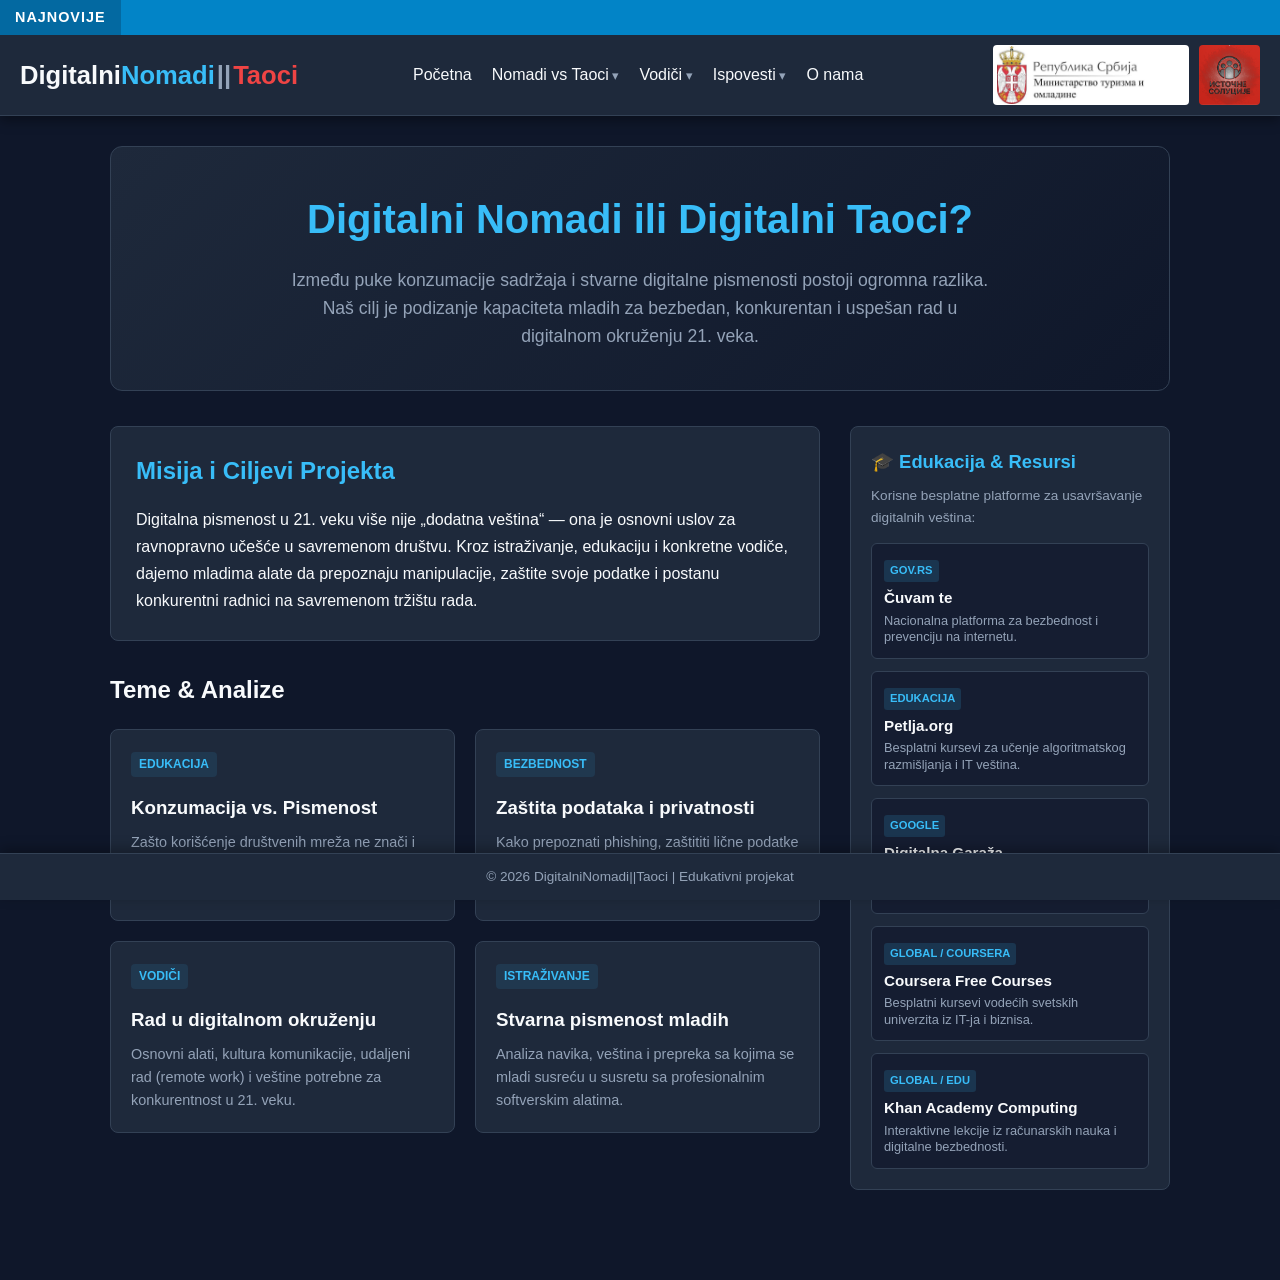
==== index.html @ 20b8fb05 "Add files via upload" ====
﻿<!DOCTYPE html>
<html lang="sr">
<head>
    <meta charset="UTF-8">
    <meta name="viewport" content="width=device-width, initial-scale=1.0">
    <title>Digitalni Nomadi || Taoci | Edukacija i Digitalna Pismenost Mladih</title>
    <link rel="stylesheet" href="stilovi.css">
</head>
<body>

    <!-- HEADER & TICKER (Učitava layout.js) -->
    <div id="header-container"></div>

    <!-- GLAVNI SADRŽAJ -->
    <div class="container">

        <!-- HERO SEKCIJA -->
        <section class="hero">
            <h1>Digitalni Nomadi ili Digitalni Taoci?</h1>
            <p>
                Između puke konzumacije sadržaja i stvarne digitalne pismenosti postoji ogromna razlika.
                Naš cilj je podizanje kapaciteta mladih za bezbedan, konkurentan i uspešan rad u digitalnom okruženju 21. veka.
            </p>
        </section>

        <!-- RASPORED SA DVEMA KOLONAMA -->
        <div class="main-content-layout" style="display: flex; gap: 30px; align-items: flex-start; flex-wrap: wrap;">

            <!-- LEVA KOLONA: Vaši članci i o projektu -->
            <main class="left-column" style="flex: 1 1 600px;">

                <!-- O PROJEKTU (Kratak pregled misije) -->
                <section class="about-summary" style="margin-bottom: 30px; background: var(--card-bg, #1e293b); padding: 25px; border-radius: 8px; border: 1px solid var(--border-color, #333);">
                    <h2 style="color: var(--accent-color, #38bdf8); margin-bottom: 15px;">Misija i Ciljevi Projekta</h2>
                    <p style="line-height: 1.7; color: var(--text-color, #e2e8f0);">
                        Digitalna pismenost u 21. veku više nije „dodatna veština“ — ona je osnovni uslov za ravnopravno učešće u savremenom društvu.
                        Kroz istraživanje, edukaciju i konkretne vodiče, dajemo mladima alate da prepoznaju manipulacije, zaštite svoje podatke i postanu konkurentni radnici na savremenom tržištu rada.
                    </p>
                </section>

                <h2 style="margin-bottom: 20px;">Teme & Analize</h2>

                <!-- GRID SA TEMAMA -->
                <div class="grid">

                    <div class="card">
                        <span class="tag">Edukacija</span>
                        <h3><a href="konzumacija-vs-pismenost.html">Konzumacija vs. Pismenost</a></h3>
                        <p>Zašto korišćenje društvenih mreža ne znači i poznavanje radnog okruženja? Razbijamo mit o „digitalnim urođenicima“.</p>
                    </div>

                    <div class="card">
                        <span class="tag">Bezbednost</span>
                        <h3><a href="zastita-podataka.html">Zaštita podataka i privatnosti</a></h3>
                        <p>Kako prepoznati phishing, zaštititi lične podatke i sigurno navigirati kroz digitalni prostor bezbedno i pametno.</p>
                    </div>

                    <div class="card">
                        <span class="tag">Vodiči</span>
                        <h3><a href="rad-u-digitalnom-okruzenju.html">Rad u digitalnom okruženju</a></h3>
                        <p>Osnovni alati, kultura komunikacije, udaljeni rad (remote work) i veštine potrebne za konkurentnost u 21. veku.</p>
                    </div>

                    <div class="card">
                        <span class="tag">Istraživanje</span>
                        <h3><a href="stvarna-pismenost-istrazivanje.html">Stvarna pismenost mladih</a></h3>
                        <p>Analiza navika, veština i prepreka sa kojima se mladi susreću u susretu sa profesionalnim softverskim alatima.</p>
                    </div>

                </div>

            </main>

            <!-- DESNA KOLONA: Eksterni edukativni linkovi (Sidebar) -->
            <aside class="right-sidebar" style="flex: 0 1 320px; position: sticky; top: 90px;">
                <div class="sidebar-box" style="background-color: var(--card-bg, #1e293b); border: 1px solid var(--border-color, #334155); border-radius: 8px; padding: 20px;">
                    <h3 style="font-size: 1.15rem; color: var(--accent-color, #38bdf8); margin-bottom: 8px;">🎓 Edukacija & Resursi</h3>
                    <p style="font-size: 0.85rem; color: var(--muted-text, #94a3b8); margin-bottom: 15px;">Korisne besplatne platforme za usavršavanje digitalnih veština:</p>

                    <ul style="list-style: none; padding: 0; margin: 0; display: flex; flex-direction: column; gap: 12px;">
                        <li>
                            <a href="https://cuvamte.gov.rs/" target="_blank" rel="noopener noreferrer" style="display: block; background-color: rgba(15, 23, 42, 0.6); border: 1px solid var(--border-color, #334155); border-radius: 6px; padding: 12px; text-decoration: none; color: var(--text-color, #fff);">
                                <span style="display: inline-block; background-color: rgba(56, 189, 248, 0.15); color: var(--accent-color, #38bdf8); font-size: 0.7rem; font-weight: bold; padding: 2px 6px; border-radius: 3px; margin-bottom: 4px; text-transform: uppercase;">Gov.rs</span>
                                <strong style="display: block; font-size: 0.95rem;">Čuvam te</strong>
                                <small style="display: block; font-size: 0.8rem; color: var(--muted-text, #94a3b8); margin-top: 2px; line-height: 1.3;">Nacionalna platforma za bezbednost i prevenciju na internetu.</small>
                            </a>
                        </li>
                        <li>
                            <a href="https://petlja.org/" target="_blank" rel="noopener noreferrer" style="display: block; background-color: rgba(15, 23, 42, 0.6); border: 1px solid var(--border-color, #334155); border-radius: 6px; padding: 12px; text-decoration: none; color: var(--text-color, #fff);">
                                <span style="display: inline-block; background-color: rgba(56, 189, 248, 0.15); color: var(--accent-color, #38bdf8); font-size: 0.7rem; font-weight: bold; padding: 2px 6px; border-radius: 3px; margin-bottom: 4px; text-transform: uppercase;">Edukacija</span>
                                <strong style="display: block; font-size: 0.95rem;">Petlja.org</strong>
                                <small style="display: block; font-size: 0.8rem; color: var(--muted-text, #94a3b8); margin-top: 2px; line-height: 1.3;">Besplatni kursevi za učenje algoritmatskog razmišljanja i IT veština.</small>
                            </a>
                        </li>
                        <li>
                            <a href="https://grow.google/intl/sr" target="_blank" rel="noopener noreferrer" style="display: block; background-color: rgba(15, 23, 42, 0.6); border: 1px solid var(--border-color, #334155); border-radius: 6px; padding: 12px; text-decoration: none; color: var(--text-color, #fff);">
                                <span style="display: inline-block; background-color: rgba(56, 189, 248, 0.15); color: var(--accent-color, #38bdf8); font-size: 0.7rem; font-weight: bold; padding: 2px 6px; border-radius: 3px; margin-bottom: 4px; text-transform: uppercase;">Google</span>
                                <strong style="display: block; font-size: 0.95rem;">Digitalna Garaža</strong>
                                <small style="display: block; font-size: 0.8rem; color: var(--muted-text, #94a3b8); margin-top: 2px; line-height: 1.3;">Besplatni Google kursevi digitalne pismenosti i karijernog razvoja.</small>
                            </a>
                        </li>
                        <li>
                            <a href="https://www.coursera.org/courses?query=free" target="_blank" rel="noopener noreferrer" style="display: block; background-color: rgba(15, 23, 42, 0.6); border: 1px solid var(--border-color, #334155); border-radius: 6px; padding: 12px; text-decoration: none; color: var(--text-color, #fff);">
                                <span style="display: inline-block; background-color: rgba(56, 189, 248, 0.15); color: var(--accent-color, #38bdf8); font-size: 0.7rem; font-weight: bold; padding: 2px 6px; border-radius: 3px; margin-bottom: 4px; text-transform: uppercase;">Global / Coursera</span>
                                <strong style="display: block; font-size: 0.95rem;">Coursera Free Courses</strong>
                                <small style="display: block; font-size: 0.8rem; color: var(--muted-text, #94a3b8); margin-top: 2px; line-height: 1.3;">Besplatni kursevi vodećih svetskih univerzita iz IT-ja i biznisa.</small>
                            </a>
                        </li>
                        <li>
                            <a href="https://www.khanacademy.org/computing" target="_blank" rel="noopener noreferrer" style="display: block; background-color: rgba(15, 23, 42, 0.6); border: 1px solid var(--border-color, #334155); border-radius: 6px; padding: 12px; text-decoration: none; color: var(--text-color, #fff);">
                                <span style="display: inline-block; background-color: rgba(56, 189, 248, 0.15); color: var(--accent-color, #38bdf8); font-size: 0.7rem; font-weight: bold; padding: 2px 6px; border-radius: 3px; margin-bottom: 4px; text-transform: uppercase;">Global / Edu</span>
                                <strong style="display: block; font-size: 0.95rem;">Khan Academy Computing</strong>
                                <small style="display: block; font-size: 0.8rem; color: var(--muted-text, #94a3b8); margin-top: 2px; line-height: 1.3;">Interaktivne lekcije iz računarskih nauka i digitalne bezbednosti.</small>
                            </a>
                        </li>
                    </ul>
                </div>
            </aside>

        </div>

    </div>

    <!-- FOOTER (Učitava layout.js) -->
    <div id="footer-container"></div>

    <!-- POZIV SKRIPTE -->
    <script src="layout.js"></script>

</body>
</html>
---- stilovi.css ----
﻿:root {
    --bg-color: #0f172a;
    --card-bg: #1e293b;
    --text-color: #f8fafc;
    --accent-color: #38bdf8;
    --danger-color: #ef4444;
    --muted-text: #94a3b8;
    --border-color: #334155;
}

* {
    box-sizing: border-box;
    margin: 0;
    padding: 0;
    font-family: 'Segoe UI', Tahoma, Geneva, Verdana, sans-serif;
}

body {
    background-color: var(--bg-color);
    color: var(--text-color);
    line-height: 1.6;
}

/* 1. SKROLER VESTI (TICKER) */
.news-ticker {
    background-color: #0284c7;
    color: #ffffff;
    display: flex;
    align-items: center;
    font-size: 0.9rem;
    height: 35px;
    overflow: hidden;
}

.ticker-title {
    background-color: #0369a1;
    padding: 0 15px;
    height: 100%;
    display: flex;
    align-items: center;
    font-weight: bold;
    text-transform: uppercase;
    white-space: nowrap;
    letter-spacing: 1px;
}

.ticker-text-wrapper {
    overflow: hidden;
    white-space: nowrap;
    width: 100%;
}

.ticker-text {
    display: inline-block;
    padding-left: 100%;
    animation: ticker 25s linear infinite;
}

    .ticker-text a {
        color: white;
        text-decoration: none;
        margin-right: 50px;
    }

        .ticker-text a:hover {
            text-decoration: underline;
        }

@keyframes ticker {
    0% {
        transform: translate(0, 0);
    }

    100% {
        transform: translate(-100%, 0);
    }
}

/* 2. GLAVNI HEADER I LOGO */
header {
    background-color: var(--card-bg);
    border-bottom: 1px solid var(--border-color);
    position: sticky;
    top: 0;
    z-index: 1000;
}

.nav-container {
    width=100%;
    max-width: 1300px;
    margin: 0 auto;
    display: flex;
    justify-content: space-between;
    align-items: center;
    padding: 15px 20px;
}

.logo {
    font-size: 1.6rem;
    font-weight: bold;
    color: var(--text-color);
    text-decoration: none;
}

    .logo .nomadi {
        color: #38bdf8;
    }

    .logo .separator {
        color: var(--muted-text);
        margin: 0 2px;
    }

    .logo .taoci {
        color: var(--danger-color);
    }

nav ul {
    display: flex;
    list-style: none;
    gap: 20px;
}

nav a {
    color: var(--text-color);
    text-decoration: none;
    font-weight: 500;
    transition: color 0.2s;
}

    nav a:hover, nav a.active {
        color: var(--accent-color);
    }

/* 3. DROPDOWN MENI */
.dropdown {
    position: relative;
}

    .dropdown > a {
        display: inline-block;
        padding-bottom: 15px;
        margin-bottom: -15px;
    }

        .dropdown > a::after {
            content: " ▾";
            font-size: 0.8rem;
            color: var(--muted-text);
        }

.dropdown-menu {
    display: none;
    position: absolute;
    top: 100%;
    left: 0;
    background-color: var(--card-bg);
    min-width: 200px;
    box-shadow: 0 10px 25px rgba(0,0,0,0.5);
    border-radius: 0 0 8px 8px;
    border: 1px solid var(--border-color);
    list-style: none;
    padding: 8px 0;
    margin: 0;
    z-index: 1000;
    flex-direction: column;
    gap: 0;
}

    .dropdown-menu li {
        width: 100%;
    }

        .dropdown-menu li a {
            padding: 10px 20px;
            display: block;
            white-space: nowrap;
            font-size: 0.95rem;
            color: var(--text-color);
        }

            .dropdown-menu li a:hover {
                background-color: rgba(56, 189, 248, 0.15);
                color: var(--accent-color);
            }

.dropdown:hover .dropdown-menu {
    display: flex;
}

/* 4. STRUKTURA SADRŽAJA & GRID (SLIKA 2 LOOK) */
.container {
    max-width: 1100px;
    margin: 30px auto;
    padding: 0 20px;
}

.hero {
    background: linear-gradient(135deg, #1e293b 0%, #0f172a 100%);
    padding: 40px;
    border-radius: 12px;
    border: 1px solid var(--border-color);
    margin-bottom: 35px;
    text-align: center;
}

    .hero h1 {
        font-size: 2.5rem;
        color: var(--accent-color);
        margin-bottom: 15px;
    }

    .hero p {
        color: var(--muted-text);
        font-size: 1.1rem;
        max-width: 700px;
        margin: 0 auto;
    }

.grid {
    display: flex;
    flex-wrap: wrap;
    gap: 20px;
    margin-top: 20px;
}

.card {
    background-color: var(--card-bg);
    border: 1px solid var(--border-color);
    border-radius: 8px;
    padding: 20px;
    flex: 1 1 300px;
    transition: transform 0.2s;
}

    .card:hover {
        transform: translateY(-4px);
    }

    .card span.tag, .tag {
        display: inline-block;
        background-color: rgba(56, 189, 248, 0.1);
        color: var(--accent-color);
        padding: 3px 8px;
        font-size: 0.75rem;
        border-radius: 4px;
        text-transform: uppercase;
        font-weight: bold;
        margin-bottom: 8px;
    }

    .card h3 {
        margin: 8px 0;
        color: var(--text-color);
    }

    .card p {
        color: var(--muted-text);
        font-size: 0.9rem;
    }

/* 5. STILOVI ZA STRANICU ČLANKA (BANSKO) */
.article-container {
    max-width: 800px;
    margin: 40px auto;
    padding: 0 20px;
}

.article-header {
    margin-bottom: 30px;
    border-bottom: 1px solid var(--border-color);
    padding-bottom: 20px;
}

.article-title {
    font-size: 2.2rem;
    color: var(--text-color);
    margin: 15px 0;
}

.article-meta {
    color: var(--muted-text);
    font-size: 0.9rem;
}

.article-body p {
    margin-bottom: 20px;
    font-size: 1.1rem;
    color: #cbd5e1;
}

.article-body h2 {
    color: var(--accent-color);
    margin: 30px 0 15px;
}

.quote-box {
    background-color: var(--card-bg);
    border-left: 4px solid var(--danger-color);
    padding: 20px;
    margin: 25px 0;
    border-radius: 0 8px 8px 0;
    font-style: italic;
}

.back-btn {
    display: inline-block;
    margin-top: 30px;
    color: var(--accent-color);
    text-decoration: none;
    font-weight: bold;
}

    .back-btn:hover {
        text-decoration: underline;
    }

footer {
    text-align: center;
    padding: 30px;
    color: var(--muted-text);
    border-top: 1px solid var(--border-color);
    margin-top: 50px;
}
/* --- FOOTER LOGOI --- */
.footer-partners {
    margin-bottom: 20px;
    padding-bottom: 20px;
    border-bottom: 1px solid var(--border-color, #333);
}

.partners-title {
    font-size: 0.85rem;
    color: var(--muted-text, #aaa);
    text-transform: uppercase;
    letter-spacing: 1px;
    margin-bottom: 15px;
}

.partner-logos {
    display: flex;
    justify-content: center;
    align-items: center;
    gap: 25px;
    flex-wrap: wrap;
}

.logo-box {
    height: 100px; /* Podesi visinu po želji (npr. 70px do 90px) */
    display: flex;
    align-items: center;
    justify-content: center;
    border-radius: 6px;
    overflow: hidden;
    padding: 5px 10px;
}

    .logo-box.white-bg {
        background-color: #ffffff;
    }

    /* Ključni deo: tera <a> tag i <img> unutar logo-boxa da poštuju visinu roditelja */
    .logo-box a {
        display: flex;
        align-items: center;
        justify-content: center;
        height: 100%;
        width: 100%;
    }

    .logo-box img {
        max-height: 100%;
        max-width: 100%;
        width: auto;
        height: auto;
        object-fit: contain;
    }
.card a {
    color: inherit; /* Preuzima boju roditelja (belu boju naslova) */
    text-decoration: none; /* Uklanja podvučenu liniju */
    display: block; /* Omogućava da ceo naslov/blok bude klikabilan */
}
footer {
    position: fixed;
    bottom: 0;
    left: 0;
    width: 100%;
    z-index: 999;
    background-color: var(--card-bg, #1e293b); /* Osigurava da je pozadina neprovidna pri skrolovanju teksta ispod */
    border-top: 1px solid var(--border-color, #334155);
    box-shadow: 0 -4px 12px rgba(0, 0, 0, 0.3);
}
body {
    padding-bottom: 250px; /* Prilagodi visini footera ako je potrebno */
}
/* Fiksirani Header na vrhu ekrana */
#header-container {
    position: sticky;
    top: 0;
    z-index: 1000; /* Osigurava da je iznad teksta i slika pri skrolovanju */
    background-color: var(--bg-color, #0f172a); /* Neprovidna pozadina da se tekst ne providi iza */
    box-shadow: 0 4px 12px rgba(0, 0, 0, 0.4); /* Blaga senka na dnu zaglavlja */
}
/* Sređivanje kontejnera u zaglavlju */
.nav-container {
    display: flex;
    align-items: center;
    justify-content: space-between;
    padding: 10px 20px;
    gap: 20px
}

/* Logotipi u zaglavlju levo od naslova */
.header-partner-logos {
    display: flex;
    align-items: center;
    gap: 10px;
    margin-left: 15px;
    
}

.logo-box-hdr {
    height: 60px;
    display: flex;
    align-items: center;
    justify-content: center;
    border-radius: 4px;
    overflow: hidden;
}

    .logo-box-hdr.white-bg {
        background-color: #ffffff;
        padding: 1px 4px;
    }

    .logo-box-hdr img {
        height: 100%;
        width: auto;
        object-fit: contain;
    }

/* Smanjivanje prostora za footer jer je sad tanak */
footer {
    position: fixed;
    bottom: 0;
    left: 0;
    width: 100%;
    z-index: 999;
    background-color: var(--card-bg, #1e293b);
    border-top: 1px solid var(--border-color, #334155);
    padding: 12px 0;
    text-align: center;
}

    footer p {
        margin: 0;
        font-size: 0.85rem;
        color: var(--muted-text, #94a3b8);
    }

/* Prilagođavanje paddinga na dnu pošto je footer sad visine samo ~40px */
body {
    padding-bottom: 60px;
}
a.logo {
    margin-right: 0px; /* Blagi razmak od navigacionog menija */
    white-space: nowrap;
}
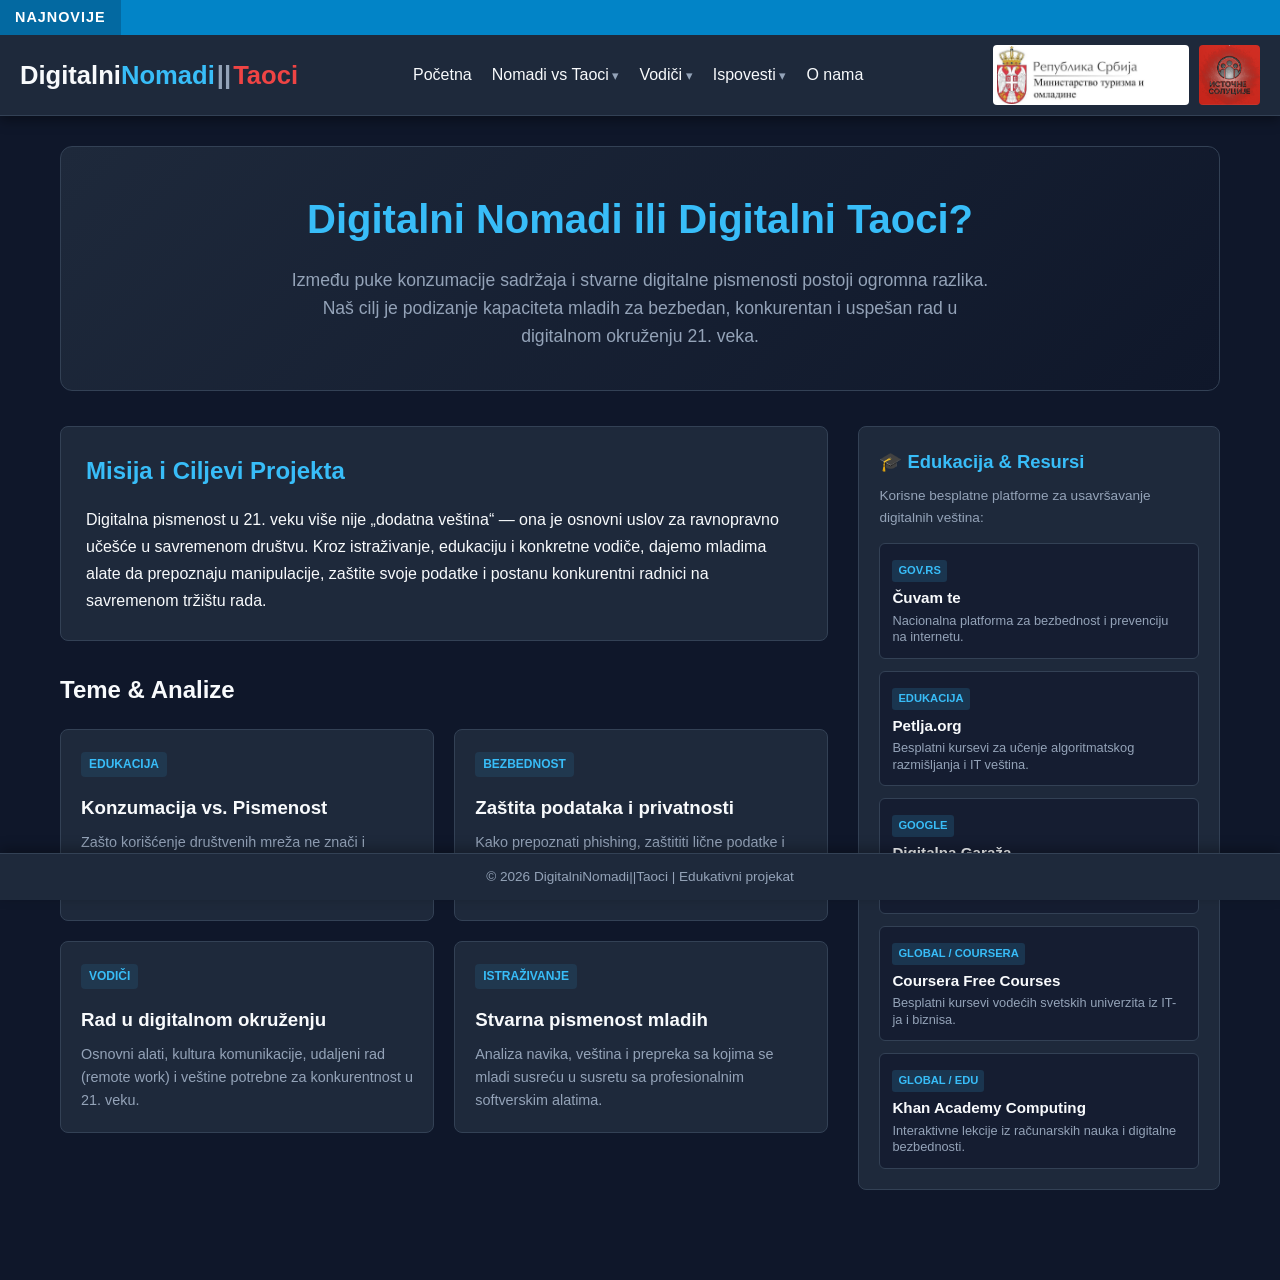
==== commit 7ea034ae: "Add files via upload" ====
--- a/index.html
+++ b/index.html
@@ -23,16 +23,16 @@
             </p>
         </section>
 
-        <!-- RASPORED SA DVEMA KOLONAMA -->
-        <div class="main-content-layout" style="display: flex; gap: 30px; align-items: flex-start; flex-wrap: wrap;">
+        <!-- RASPORED DVE KOLONE -->
+        <div class="main-content-layout">
 
-            <!-- LEVA KOLONA: Vaši članci i o projektu -->
-            <main class="left-column" style="flex: 1 1 600px;">
+            <!-- LEVA KOLONA: Članci i o projektu -->
+            <main class="left-column">
 
                 <!-- O PROJEKTU (Kratak pregled misije) -->
-                <section class="about-summary" style="margin-bottom: 30px; background: var(--card-bg, #1e293b); padding: 25px; border-radius: 8px; border: 1px solid var(--border-color, #333);">
-                    <h2 style="color: var(--accent-color, #38bdf8); margin-bottom: 15px;">Misija i Ciljevi Projekta</h2>
-                    <p style="line-height: 1.7; color: var(--text-color, #e2e8f0);">
+                <section class="about-summary">
+                    <h2>Misija i Ciljevi Projekta</h2>
+                    <p>
                         Digitalna pismenost u 21. veku više nije „dodatna veština“ — ona je osnovni uslov za ravnopravno učešće u savremenom društvu.
                         Kroz istraživanje, edukaciju i konkretne vodiče, dajemo mladima alate da prepoznaju manipulacije, zaštite svoje podatke i postanu konkurentni radnici na savremenom tržištu rada.
                     </p>
@@ -72,45 +72,45 @@
             </main>
 
             <!-- DESNA KOLONA: Eksterni edukativni linkovi (Sidebar) -->
-            <aside class="right-sidebar" style="flex: 0 1 320px; position: sticky; top: 90px;">
-                <div class="sidebar-box" style="background-color: var(--card-bg, #1e293b); border: 1px solid var(--border-color, #334155); border-radius: 8px; padding: 20px;">
-                    <h3 style="font-size: 1.15rem; color: var(--accent-color, #38bdf8); margin-bottom: 8px;">🎓 Edukacija & Resursi</h3>
-                    <p style="font-size: 0.85rem; color: var(--muted-text, #94a3b8); margin-bottom: 15px;">Korisne besplatne platforme za usavršavanje digitalnih veština:</p>
+            <aside class="right-sidebar">
+                <div class="sidebar-box">
+                    <h3>🎓 Edukacija & Resursi</h3>
+                    <p class="sidebar-desc">Korisne besplatne platforme za usavršavanje digitalnih veština:</p>
 
-                    <ul style="list-style: none; padding: 0; margin: 0; display: flex; flex-direction: column; gap: 12px;">
+                    <ul class="sidebar-list">
                         <li>
-                            <a href="https://cuvamte.gov.rs/" target="_blank" rel="noopener noreferrer" style="display: block; background-color: rgba(15, 23, 42, 0.6); border: 1px solid var(--border-color, #334155); border-radius: 6px; padding: 12px; text-decoration: none; color: var(--text-color, #fff);">
-                                <span style="display: inline-block; background-color: rgba(56, 189, 248, 0.15); color: var(--accent-color, #38bdf8); font-size: 0.7rem; font-weight: bold; padding: 2px 6px; border-radius: 3px; margin-bottom: 4px; text-transform: uppercase;">Gov.rs</span>
-                                <strong style="display: block; font-size: 0.95rem;">Čuvam te</strong>
-                                <small style="display: block; font-size: 0.8rem; color: var(--muted-text, #94a3b8); margin-top: 2px; line-height: 1.3;">Nacionalna platforma za bezbednost i prevenciju na internetu.</small>
+                            <a href="https://cuvamte.gov.rs/" target="_blank" rel="noopener noreferrer">
+                                <span class="badge">Gov.rs</span>
+                                <strong>Čuvam te</strong>
+                                <small>Nacionalna platforma za bezbednost i prevenciju na internetu.</small>
                             </a>
                         </li>
                         <li>
-                            <a href="https://petlja.org/" target="_blank" rel="noopener noreferrer" style="display: block; background-color: rgba(15, 23, 42, 0.6); border: 1px solid var(--border-color, #334155); border-radius: 6px; padding: 12px; text-decoration: none; color: var(--text-color, #fff);">
-                                <span style="display: inline-block; background-color: rgba(56, 189, 248, 0.15); color: var(--accent-color, #38bdf8); font-size: 0.7rem; font-weight: bold; padding: 2px 6px; border-radius: 3px; margin-bottom: 4px; text-transform: uppercase;">Edukacija</span>
-                                <strong style="display: block; font-size: 0.95rem;">Petlja.org</strong>
-                                <small style="display: block; font-size: 0.8rem; color: var(--muted-text, #94a3b8); margin-top: 2px; line-height: 1.3;">Besplatni kursevi za učenje algoritmatskog razmišljanja i IT veština.</small>
+                            <a href="https://petlja.org/" target="_blank" rel="noopener noreferrer">
+                                <span class="badge">Edukacija</span>
+                                <strong>Petlja.org</strong>
+                                <small>Besplatni kursevi za učenje algoritmatskog razmišljanja i IT veština.</small>
                             </a>
                         </li>
                         <li>
-                            <a href="https://grow.google/intl/sr" target="_blank" rel="noopener noreferrer" style="display: block; background-color: rgba(15, 23, 42, 0.6); border: 1px solid var(--border-color, #334155); border-radius: 6px; padding: 12px; text-decoration: none; color: var(--text-color, #fff);">
-                                <span style="display: inline-block; background-color: rgba(56, 189, 248, 0.15); color: var(--accent-color, #38bdf8); font-size: 0.7rem; font-weight: bold; padding: 2px 6px; border-radius: 3px; margin-bottom: 4px; text-transform: uppercase;">Google</span>
-                                <strong style="display: block; font-size: 0.95rem;">Digitalna Garaža</strong>
-                                <small style="display: block; font-size: 0.8rem; color: var(--muted-text, #94a3b8); margin-top: 2px; line-height: 1.3;">Besplatni Google kursevi digitalne pismenosti i karijernog razvoja.</small>
+                            <a href="https://grow.google/intl/sr" target="_blank" rel="noopener noreferrer">
+                                <span class="badge">Google</span>
+                                <strong>Digitalna Garaža</strong>
+                                <small>Besplatni Google kursevi digitalne pismenosti i karijernog razvoja.</small>
                             </a>
                         </li>
                         <li>
-                            <a href="https://www.coursera.org/courses?query=free" target="_blank" rel="noopener noreferrer" style="display: block; background-color: rgba(15, 23, 42, 0.6); border: 1px solid var(--border-color, #334155); border-radius: 6px; padding: 12px; text-decoration: none; color: var(--text-color, #fff);">
-                                <span style="display: inline-block; background-color: rgba(56, 189, 248, 0.15); color: var(--accent-color, #38bdf8); font-size: 0.7rem; font-weight: bold; padding: 2px 6px; border-radius: 3px; margin-bottom: 4px; text-transform: uppercase;">Global / Coursera</span>
-                                <strong style="display: block; font-size: 0.95rem;">Coursera Free Courses</strong>
-                                <small style="display: block; font-size: 0.8rem; color: var(--muted-text, #94a3b8); margin-top: 2px; line-height: 1.3;">Besplatni kursevi vodećih svetskih univerzita iz IT-ja i biznisa.</small>
+                            <a href="https://www.coursera.org/courses?query=free" target="_blank" rel="noopener noreferrer">
+                                <span class="badge">Global / Coursera</span>
+                                <strong>Coursera Free Courses</strong>
+                                <small>Besplatni kursevi vodećih svetskih univerzita iz IT-ja i biznisa.</small>
                             </a>
                         </li>
                         <li>
-                            <a href="https://www.khanacademy.org/computing" target="_blank" rel="noopener noreferrer" style="display: block; background-color: rgba(15, 23, 42, 0.6); border: 1px solid var(--border-color, #334155); border-radius: 6px; padding: 12px; text-decoration: none; color: var(--text-color, #fff);">
-                                <span style="display: inline-block; background-color: rgba(56, 189, 248, 0.15); color: var(--accent-color, #38bdf8); font-size: 0.7rem; font-weight: bold; padding: 2px 6px; border-radius: 3px; margin-bottom: 4px; text-transform: uppercase;">Global / Edu</span>
-                                <strong style="display: block; font-size: 0.95rem;">Khan Academy Computing</strong>
-                                <small style="display: block; font-size: 0.8rem; color: var(--muted-text, #94a3b8); margin-top: 2px; line-height: 1.3;">Interaktivne lekcije iz računarskih nauka i digitalne bezbednosti.</small>
+                            <a href="https://www.khanacademy.org/computing" target="_blank" rel="noopener noreferrer">
+                                <span class="badge">Global / Edu</span>
+                                <strong>Khan Academy Computing</strong>
+                                <small>Interaktivne lekcije iz računarskih nauka i digitalne bezbednosti.</small>
                             </a>
                         </li>
                     </ul>
@@ -121,7 +121,7 @@
 
     </div>
 
-    <!-- FOOTER (Učitava layout.js) -->
+    <!-- FOOTER (Učitava layout.js sa logoima Ministarstva i Udruženja) -->
     <div id="footer-container"></div>
 
     <!-- POZIV SKRIPTE -->
--- a/stilovi.css
+++ b/stilovi.css
@@ -19,6 +19,7 @@
     background-color: var(--bg-color);
     color: var(--text-color);
     line-height: 1.6;
+    padding-bottom: 60px; /* Razmak zbog fiksiranog footera */
 }
 
 /* 1. SKROLER VESTI (TICKER) */
@@ -77,42 +78,78 @@
 }
 
 /* 2. GLAVNI HEADER I LOGO */
+#header-container {
+    position: sticky;
+    top: 0;
+    z-index: 1000;
+    background-color: var(--bg-color, #0f172a);
+    box-shadow: 0 4px 12px rgba(0, 0, 0, 0.4);
+}
+
 header {
     background-color: var(--card-bg);
     border-bottom: 1px solid var(--border-color);
-    position: sticky;
-    top: 0;
-    z-index: 1000;
 }
 
 .nav-container {
-    width=100%;
+    width: 100%;
     max-width: 1300px;
     margin: 0 auto;
     display: flex;
     justify-content: space-between;
     align-items: center;
-    padding: 15px 20px;
-}
-
-.logo {
+    padding: 10px 20px;
+    gap: 20px;
+}
+
+a.logo {
     font-size: 1.6rem;
     font-weight: bold;
     color: var(--text-color);
     text-decoration: none;
-}
-
-    .logo .nomadi {
-        color: #38bdf8;
-    }
-
-    .logo .separator {
-        color: var(--muted-text);
-        margin: 0 2px;
-    }
-
-    .logo .taoci {
-        color: var(--danger-color);
+    margin-right: 0px;
+    white-space: nowrap;
+}
+
+.logo .nomadi {
+    color: #38bdf8;
+}
+
+.logo .separator {
+    color: var(--muted-text);
+    margin: 0 2px;
+}
+
+.logo .taoci {
+    color: var(--danger-color);
+}
+
+/* LOGOTIPI U ZAGLAVLJU LEVO OD NASLOVA */
+.header-partner-logos {
+    display: flex;
+    align-items: center;
+    gap: 10px;
+    margin-left: 15px;
+}
+
+.logo-box-hdr {
+    height: 60px;
+    display: flex;
+    align-items: center;
+    justify-content: center;
+    border-radius: 4px;
+    overflow: hidden;
+}
+
+    .logo-box-hdr.white-bg {
+        background-color: #ffffff;
+        padding: 1px 4px;
+    }
+
+    .logo-box-hdr img {
+        height: 100%;
+        width: auto;
+        object-fit: contain;
     }
 
 nav ul {
@@ -188,9 +225,9 @@
     display: flex;
 }
 
-/* 4. STRUKTURA SADRŽAJA & GRID (SLIKA 2 LOOK) */
+/* 4. STRUKTURA SADRŽAJA & GRID */
 .container {
-    max-width: 1100px;
+    max-width: 1200px;
     margin: 30px auto;
     padding: 0 20px;
 }
@@ -229,12 +266,18 @@
     border: 1px solid var(--border-color);
     border-radius: 8px;
     padding: 20px;
-    flex: 1 1 300px;
+    flex: 1 1 280px;
     transition: transform 0.2s;
 }
 
     .card:hover {
         transform: translateY(-4px);
+    }
+
+    .card a {
+        color: inherit;
+        text-decoration: none;
+        display: block;
     }
 
     .card span.tag, .tag {
@@ -259,7 +302,114 @@
         font-size: 0.9rem;
     }
 
-/* 5. STILOVI ZA STRANICU ČLANKA (BANSKO) */
+/* 5. RESPONZIVNI DVOKOLONSKI RASPORED (INDEX) */
+.main-content-layout {
+    display: flex;
+    gap: 30px;
+    align-items: flex-start;
+    margin-top: 20px;
+}
+
+.left-column {
+    flex: 1 1 68%;
+    min-width: 0;
+}
+
+.right-sidebar {
+    flex: 1 1 32%;
+    position: sticky;
+    top: 90px;
+}
+
+.about-summary {
+    margin-bottom: 30px;
+    background: var(--card-bg, #1e293b);
+    padding: 25px;
+    border-radius: 8px;
+    border: 1px solid var(--border-color, #334155);
+}
+
+    .about-summary h2 {
+        color: var(--accent-color, #38bdf8);
+        margin-bottom: 15px;
+    }
+
+    .about-summary p {
+        line-height: 1.7;
+        color: var(--text-color, #e2e8f0);
+    }
+
+/* SIDEBAR STILOVI ZA EDUKACIJE */
+.sidebar-box {
+    background-color: var(--card-bg, #1e293b);
+    border: 1px solid var(--border-color, #334155);
+    border-radius: 8px;
+    padding: 20px;
+}
+
+    .sidebar-box h3 {
+        font-size: 1.15rem;
+        color: var(--accent-color, #38bdf8);
+        margin-bottom: 8px;
+    }
+
+.sidebar-desc {
+    font-size: 0.85rem;
+    color: var(--muted-text, #94a3b8);
+    margin-bottom: 15px;
+}
+
+.sidebar-list {
+    list-style: none;
+    padding: 0;
+    margin: 0;
+    display: flex;
+    flex-direction: column;
+    gap: 12px;
+}
+
+    .sidebar-list li a {
+        display: block;
+        background-color: rgba(15, 23, 42, 0.6);
+        border: 1px solid var(--border-color, #334155);
+        border-radius: 6px;
+        padding: 12px;
+        text-decoration: none;
+        color: var(--text-color, #fff);
+        transition: transform 0.2s, border-color 0.2s;
+    }
+
+        .sidebar-list li a:hover {
+            border-color: var(--accent-color, #38bdf8);
+            transform: translateX(3px);
+        }
+
+    .sidebar-list .badge {
+        display: inline-block;
+        background-color: rgba(56, 189, 248, 0.15);
+        color: var(--accent-color, #38bdf8);
+        font-size: 0.7rem;
+        font-weight: bold;
+        padding: 2px 6px;
+        border-radius: 3px;
+        margin-bottom: 4px;
+        text-transform: uppercase;
+    }
+
+    .sidebar-list strong {
+        display: block;
+        font-size: 0.95rem;
+    }
+
+    .sidebar-list small {
+        display: block;
+        font-size: 0.8rem;
+        color: var(--muted-text, #94a3b8);
+        margin-top: 2px;
+        line-height: 1.3;
+    }
+
+/* 6. STILOVI ZA STRANICU ČLANKA */
 .article-container {
     max-width: 800px;
     margin: 40px auto;
@@ -315,131 +465,7 @@
         text-decoration: underline;
     }
 
-footer {
-    text-align: center;
-    padding: 30px;
-    color: var(--muted-text);
-    border-top: 1px solid var(--border-color);
-    margin-top: 50px;
-}
-/* --- FOOTER LOGOI --- */
-.footer-partners {
-    margin-bottom: 20px;
-    padding-bottom: 20px;
-    border-bottom: 1px solid var(--border-color, #333);
-}
-
-.partners-title {
-    font-size: 0.85rem;
-    color: var(--muted-text, #aaa);
-    text-transform: uppercase;
-    letter-spacing: 1px;
-    margin-bottom: 15px;
-}
-
-.partner-logos {
-    display: flex;
-    justify-content: center;
-    align-items: center;
-    gap: 25px;
-    flex-wrap: wrap;
-}
-
-.logo-box {
-    height: 100px; /* Podesi visinu po želji (npr. 70px do 90px) */
-    display: flex;
-    align-items: center;
-    justify-content: center;
-    border-radius: 6px;
-    overflow: hidden;
-    padding: 5px 10px;
-}
-
-    .logo-box.white-bg {
-        background-color: #ffffff;
-    }
-
-    /* Ključni deo: tera <a> tag i <img> unutar logo-boxa da poštuju visinu roditelja */
-    .logo-box a {
-        display: flex;
-        align-items: center;
-        justify-content: center;
-        height: 100%;
-        width: 100%;
-    }
-
-    .logo-box img {
-        max-height: 100%;
-        max-width: 100%;
-        width: auto;
-        height: auto;
-        object-fit: contain;
-    }
-.card a {
-    color: inherit; /* Preuzima boju roditelja (belu boju naslova) */
-    text-decoration: none; /* Uklanja podvučenu liniju */
-    display: block; /* Omogućava da ceo naslov/blok bude klikabilan */
-}
-footer {
-    position: fixed;
-    bottom: 0;
-    left: 0;
-    width: 100%;
-    z-index: 999;
-    background-color: var(--card-bg, #1e293b); /* Osigurava da je pozadina neprovidna pri skrolovanju teksta ispod */
-    border-top: 1px solid var(--border-color, #334155);
-    box-shadow: 0 -4px 12px rgba(0, 0, 0, 0.3);
-}
-body {
-    padding-bottom: 250px; /* Prilagodi visini footera ako je potrebno */
-}
-/* Fiksirani Header na vrhu ekrana */
-#header-container {
-    position: sticky;
-    top: 0;
-    z-index: 1000; /* Osigurava da je iznad teksta i slika pri skrolovanju */
-    background-color: var(--bg-color, #0f172a); /* Neprovidna pozadina da se tekst ne providi iza */
-    box-shadow: 0 4px 12px rgba(0, 0, 0, 0.4); /* Blaga senka na dnu zaglavlja */
-}
-/* Sređivanje kontejnera u zaglavlju */
-.nav-container {
-    display: flex;
-    align-items: center;
-    justify-content: space-between;
-    padding: 10px 20px;
-    gap: 20px
-}
-
-/* Logotipi u zaglavlju levo od naslova */
-.header-partner-logos {
-    display: flex;
-    align-items: center;
-    gap: 10px;
-    margin-left: 15px;
-    
-}
-
-.logo-box-hdr {
-    height: 60px;
-    display: flex;
-    align-items: center;
-    justify-content: center;
-    border-radius: 4px;
-    overflow: hidden;
-}
-
-    .logo-box-hdr.white-bg {
-        background-color: #ffffff;
-        padding: 1px 4px;
-    }
-
-    .logo-box-hdr img {
-        height: 100%;
-        width: auto;
-        object-fit: contain;
-    }
-
-/* Smanjivanje prostora za footer jer je sad tanak */
+/* 7. FOOTER STILOVI */
 footer {
     position: fixed;
     bottom: 0;
@@ -450,6 +476,7 @@
     border-top: 1px solid var(--border-color, #334155);
     padding: 12px 0;
     text-align: center;
+    box-shadow: 0 -4px 12px rgba(0, 0, 0, 0.3);
 }
 
     footer p {
@@ -458,11 +485,95 @@
         color: var(--muted-text, #94a3b8);
     }
 
-/* Prilagođavanje paddinga na dnu pošto je footer sad visine samo ~40px */
-body {
-    padding-bottom: 60px;
-}
-a.logo {
-    margin-right: 0px; /* Blagi razmak od navigacionog menija */
-    white-space: nowrap;
-}+.footer-partners {
+    margin-bottom: 20px;
+    padding-bottom: 20px;
+    border-bottom: 1px solid var(--border-color, #333);
+}
+
+.partners-title {
+    font-size: 0.85rem;
+    color: var(--muted-text, #aaa);
+    text-transform: uppercase;
+    letter-spacing: 1px;
+    margin-bottom: 15px;
+}
+
+.partner-logos {
+    display: flex;
+    justify-content: center;
+    align-items: center;
+    gap: 25px;
+    flex-wrap: wrap;
+}
+
+.logo-box {
+    height: 100px;
+    display: flex;
+    align-items: center;
+    justify-content: center;
+    border-radius: 6px;
+    overflow: hidden;
+    padding: 5px 10px;
+}
+
+    .logo-box.white-bg {
+        background-color: #ffffff;
+    }
+
+    .logo-box a {
+        display: flex;
+        align-items: center;
+        justify-content: center;
+        height: 100%;
+        width: 100%;
+    }
+
+    .logo-box img {
+        max-height: 100%;
+        max-width: 100%;
+        width: auto;
+        height: auto;
+        object-fit: contain;
+    }
+
+/* 8. MEDIA QUERIES FOR MOBILE DEVICES (MOBILNI PRIKAZ) */
+@media (max-width: 850px) {
+    .main-content-layout {
+        flex-direction: column;
+    }
+
+    .left-column,
+    .right-sidebar {
+        width: 100%;
+        flex: 1 1 100%;
+    }
+
+    .right-sidebar {
+        position: static;
+        margin-top: 20px;
+    }
+
+    figure img {
+        max-height: 280px !important;
+    }
+
+    .hero {
+        padding: 25px 15px;
+    }
+
+        .hero h1 {
+            font-size: 1.8rem;
+        }
+
+    .nav-container {
+        flex-direction: column;
+        align-items: flex-start;
+        gap: 10px;
+    }
+
+    nav ul {
+        flex-wrap: wrap;
+        gap: 10px;
+    }
+}
